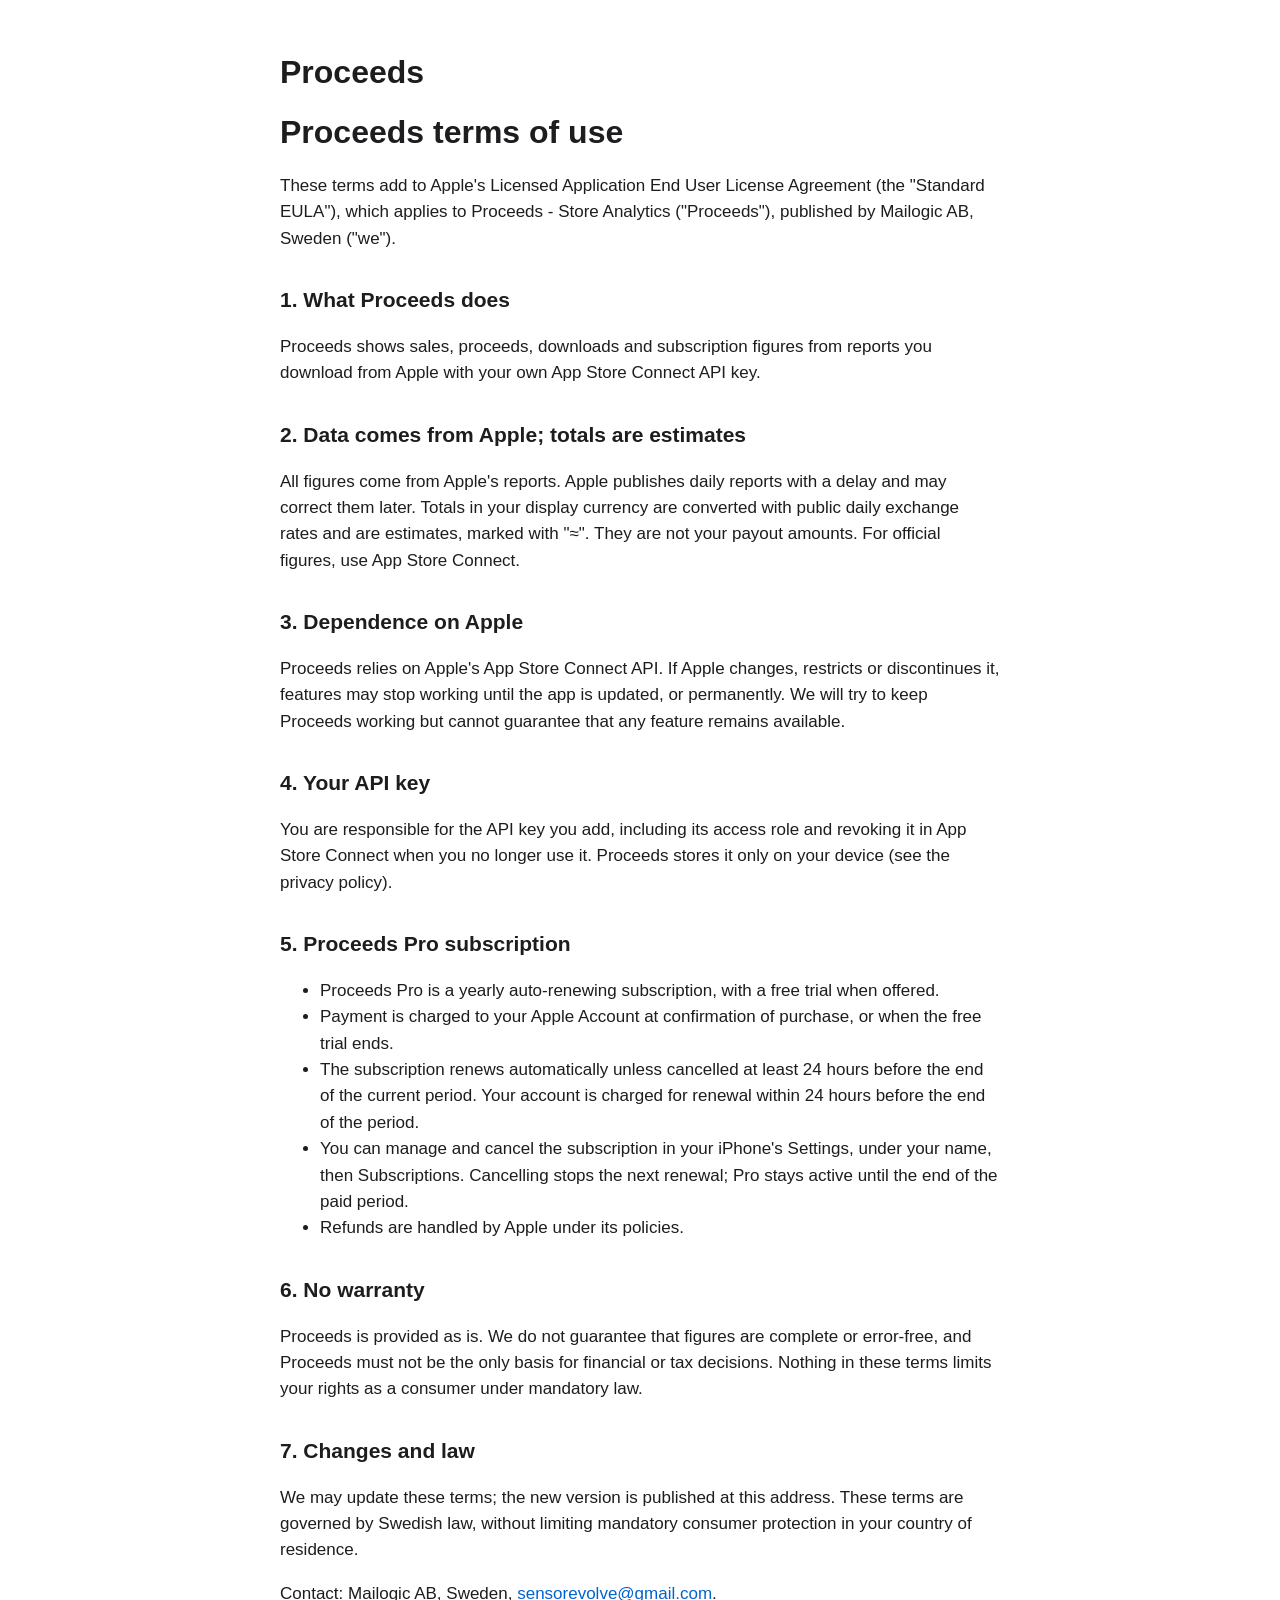
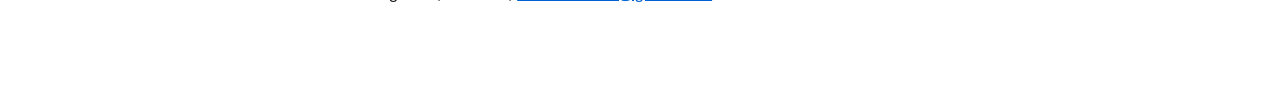
==== terms/index.html @ 6cc827a2 "Privacy policy and terms of use for Proceeds - Store Analytics" ====
<!DOCTYPE html>
<html xmlns="http://www.w3.org/1999/xhtml">
<head>
  <meta charset="utf-8" />
  <meta name="generator" content="pandoc 3.14" />
  <meta name="viewport" content="width=device-width, initial-scale=1.0, user-scalable=yes" />
  <title>Proceeds</title>
  <style>
    /* Default styles provided by pandoc.
    ** See https://pandoc.org/MANUAL.html#variables-for-html for config info.
    */
    span.smallcaps{font-variant: small-caps;}
    em, em em em, em em em em em {
      font-style: italic;
    }
    em em, em em em em {
      font-style: normal;
    }
    div.columns{display: flex; gap: 1.5em;}
    div.column{flex: auto;}
    @media screen {
    div.columns{gap: min(4vw, 1.5em);}
    div.column{overflow-x: auto;}
    }
    div.hanging-indent{margin-left: 1.5em; text-indent: -1.5em;}
    /* The extra [class] is a hack that increases specificity enough to
       override a similar rule in reveal.js */
    ul.task-list[class]{list-style: none;}
    ul.task-list li input[type="checkbox"] {
      font-size: inherit;
      width: 0.8em;
      margin: 0 0.8em 0.2em -1.6em;
      vertical-align: middle;
    }
    @media print {
      html {
        color-scheme: light only;
      }
      html, body, pre, code {
        background-color: transparent;
      }
      body, a, a:visited, blockquote {
        color: black;
      }
      pre, code {
        padding: 0;
      }
      p, h2, h3 {
        orphans: 3;
        widows: 3;
      }
      h2, h3, h4 {
        page-break-after: avoid;
      }
    }  </style>
  <link rel="stylesheet" href="../style.css" />
</head>
<body>
<header id="title-block-header">
<h1 class="title">Proceeds</h1>
</header>
<h1 id="proceeds-terms-of-use">Proceeds terms of use</h1>
<p>These terms add to Apple's Licensed Application End User License
Agreement (the "Standard EULA"), which applies to Proceeds - Store
Analytics ("Proceeds"), published by Mailogic AB, Sweden ("we").</p>
<h2 id="1-what-proceeds-does">1. What Proceeds does</h2>
<p>Proceeds shows sales, proceeds, downloads and subscription figures
from reports you download from Apple with your own App Store Connect API
key.</p>
<h2 id="2-data-comes-from-apple-totals-are-estimates">2. Data comes from
Apple; totals are estimates</h2>
<p>All figures come from Apple's reports. Apple publishes daily reports
with a delay and may correct them later. Totals in your display currency
are converted with public daily exchange rates and are estimates, marked
with "≈". They are not your payout amounts. For official figures, use
App Store Connect.</p>
<h2 id="3-dependence-on-apple">3. Dependence on Apple</h2>
<p>Proceeds relies on Apple's App Store Connect API. If Apple changes,
restricts or discontinues it, features may stop working until the app is
updated, or permanently. We will try to keep Proceeds working but cannot
guarantee that any feature remains available.</p>
<h2 id="4-your-api-key">4. Your API key</h2>
<p>You are responsible for the API key you add, including its access
role and revoking it in App Store Connect when you no longer use it.
Proceeds stores it only on your device (see the privacy policy).</p>
<h2 id="5-proceeds-pro-subscription">5. Proceeds Pro subscription</h2>
<ul>
<li>Proceeds Pro is a yearly auto-renewing subscription, with a free
trial when offered.</li>
<li>Payment is charged to your Apple Account at confirmation of
purchase, or when the free trial ends.</li>
<li>The subscription renews automatically unless cancelled at least 24
hours before the end of the current period. Your account is charged for
renewal within 24 hours before the end of the period.</li>
<li>You can manage and cancel the subscription in your iPhone's
Settings, under your name, then Subscriptions. Cancelling stops the next
renewal; Pro stays active until the end of the paid period.</li>
<li>Refunds are handled by Apple under its policies.</li>
</ul>
<h2 id="6-no-warranty">6. No warranty</h2>
<p>Proceeds is provided as is. We do not guarantee that figures are
complete or error-free, and Proceeds must not be the only basis for
financial or tax decisions. Nothing in these terms limits your rights as
a consumer under mandatory law.</p>
<h2 id="7-changes-and-law">7. Changes and law</h2>
<p>We may update these terms; the new version is published at this
address. These terms are governed by Swedish law, without limiting
mandatory consumer protection in your country of residence.</p>
<p>Contact: Mailogic AB, Sweden, <a href="mailto:sensorevolve@gmail.com">sensorevolve@gmail.com</a>.</p>
</body>
</html>
---- style.css ----
:root { color-scheme: light dark; --fg: #1d1d1f; --muted: #57575c; --bg: #ffffff; --link: #0062d1; }
@media (prefers-color-scheme: dark) { :root { --fg: #f5f5f7; --muted: #a1a1a6; --bg: #000000; --link: #3d8ef5; } }
body { font: 17px/1.55 -apple-system, BlinkMacSystemFont, "Helvetica Neue", sans-serif; color: var(--fg); background: var(--bg);
       max-width: 720px; margin: 0 auto; padding: 32px 16px 64px; }
a { color: var(--link); }
h1 { font-size: 32px; line-height: 1.2; } h2 { font-size: 21px; margin-top: 32px; }
table { border-collapse: collapse; width: 100%; font-size: 15px; } th, td { text-align: left; padding: 8px; border-bottom: 1px solid #8884; vertical-align: top; }
code { font-size: 14px; } .muted { color: var(--muted); }
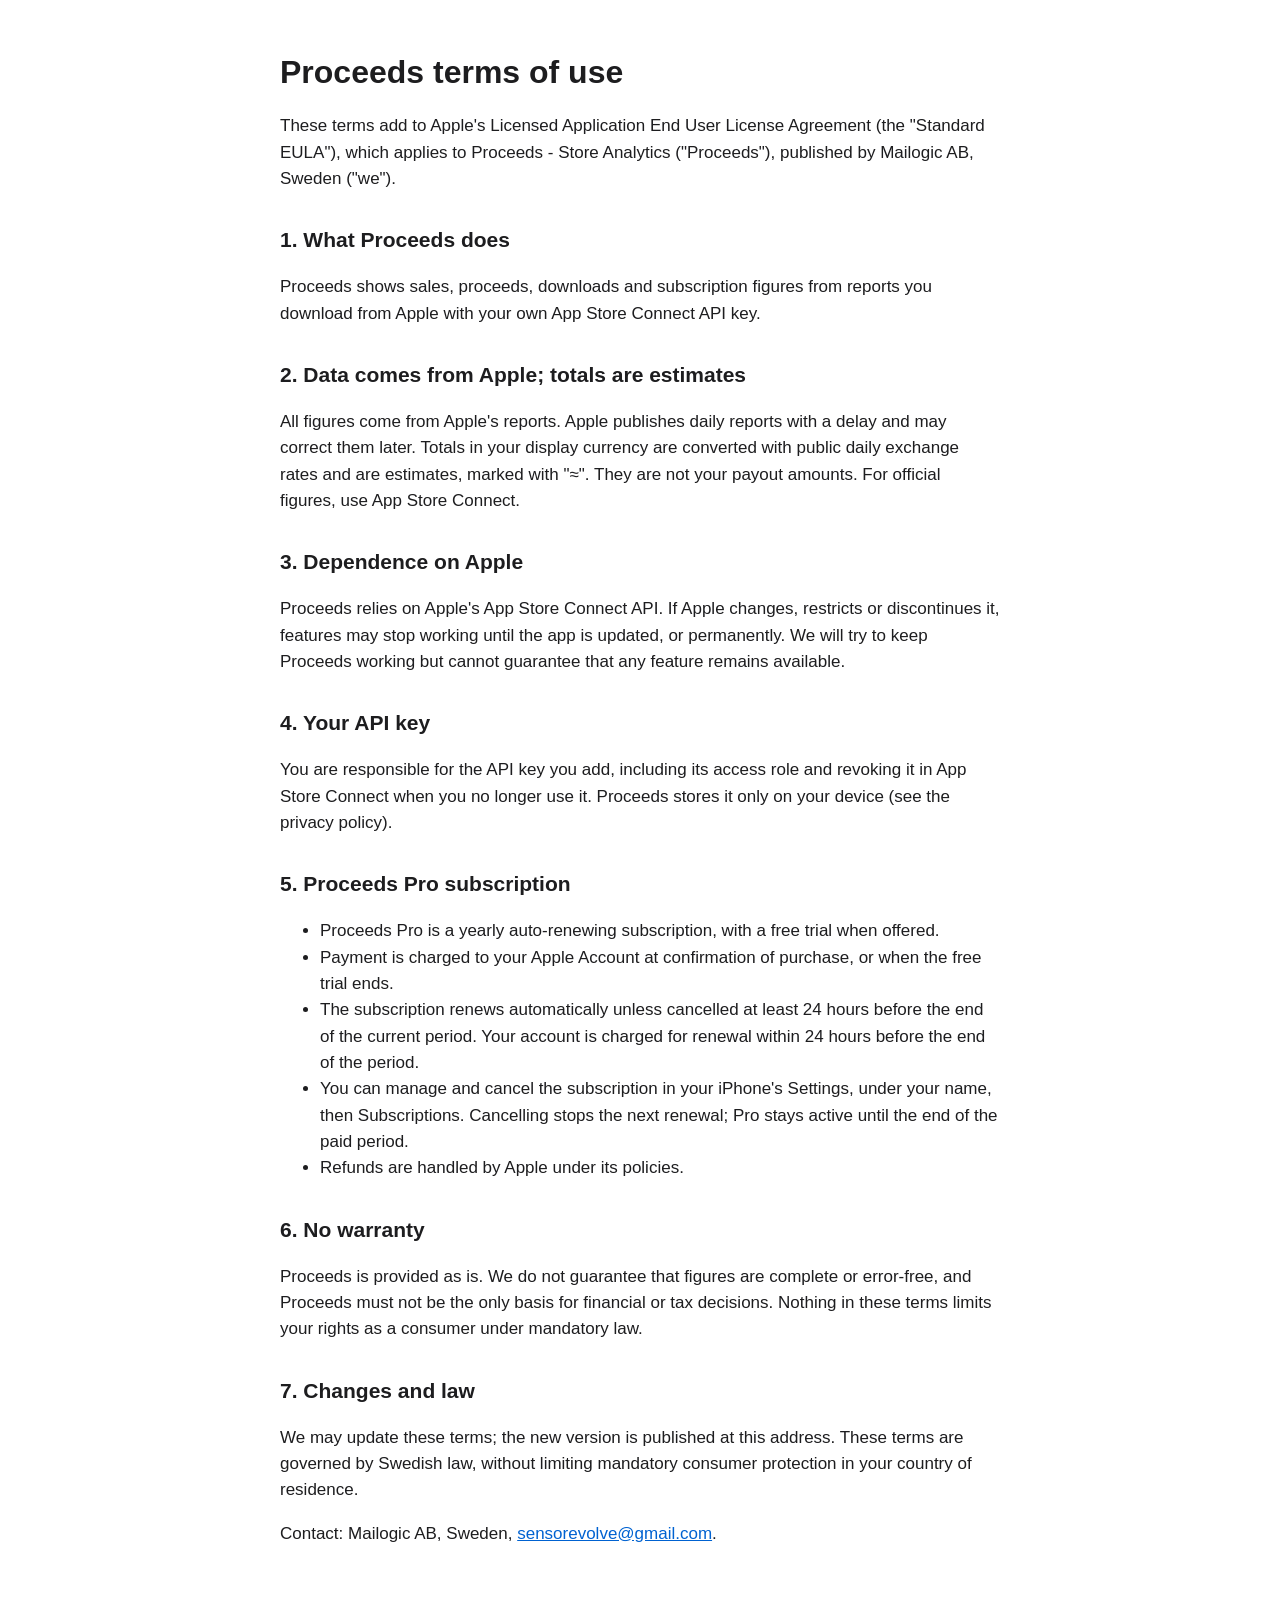
==== commit 489aa532: "One title per page" ====
--- a/terms/index.html
+++ b/terms/index.html
@@ -4,7 +4,7 @@
   <meta charset="utf-8" />
   <meta name="generator" content="pandoc 3.14" />
   <meta name="viewport" content="width=device-width, initial-scale=1.0, user-scalable=yes" />
-  <title>Proceeds</title>
+  <title>Proceeds terms of use</title>
   <style>
     /* Default styles provided by pandoc.
     ** See https://pandoc.org/MANUAL.html#variables-for-html for config info.
@@ -57,9 +57,8 @@
 </head>
 <body>
 <header id="title-block-header">
-<h1 class="title">Proceeds</h1>
+<h1 class="title">Proceeds terms of use</h1>
 </header>
-<h1 id="proceeds-terms-of-use">Proceeds terms of use</h1>
 <p>These terms add to Apple's Licensed Application End User License
 Agreement (the "Standard EULA"), which applies to Proceeds - Store
 Analytics ("Proceeds"), published by Mailogic AB, Sweden ("we").</p>
@@ -106,6 +105,7 @@
 <p>We may update these terms; the new version is published at this
 address. These terms are governed by Swedish law, without limiting
 mandatory consumer protection in your country of residence.</p>
-<p>Contact: Mailogic AB, Sweden, <a href="mailto:sensorevolve@gmail.com">sensorevolve@gmail.com</a>.</p>
+<p>Contact: Mailogic AB, Sweden, <a
+href="mailto:sensorevolve@gmail.com">sensorevolve@gmail.com</a>.</p>
 </body>
 </html>
